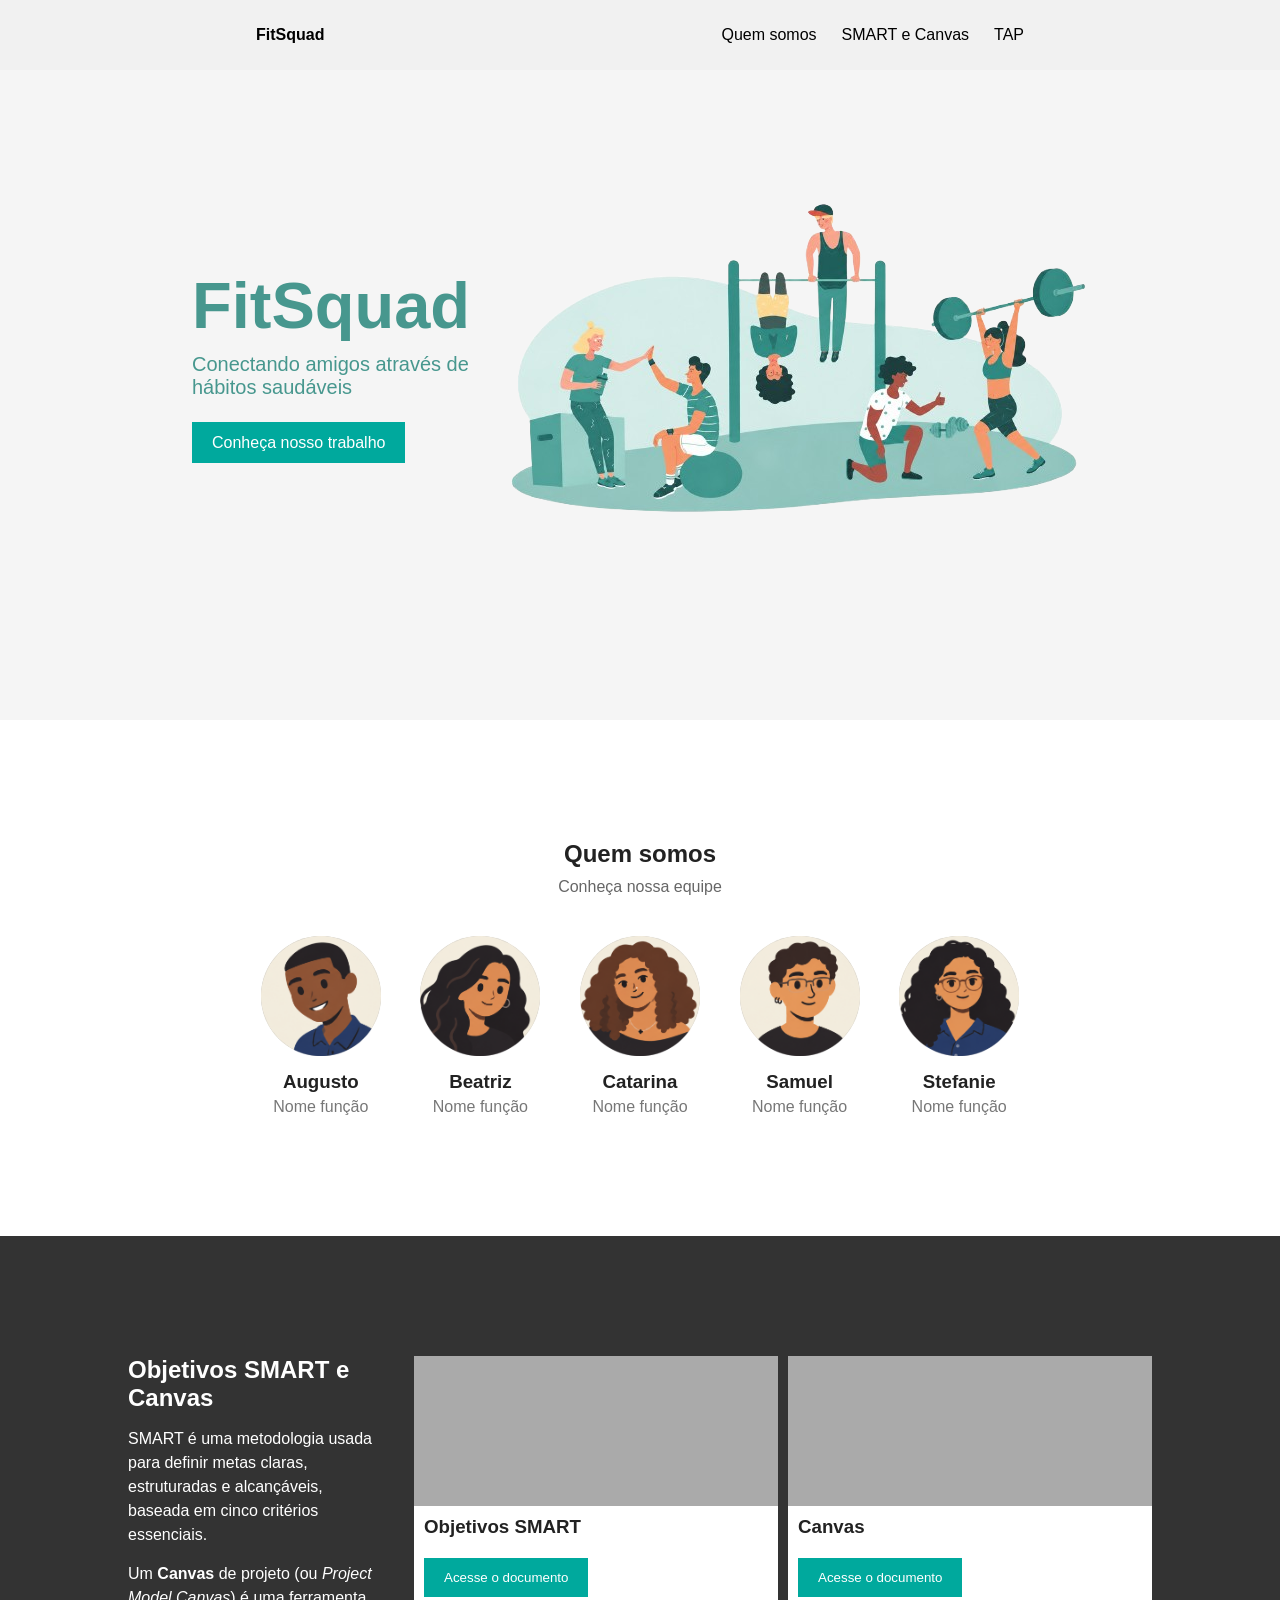
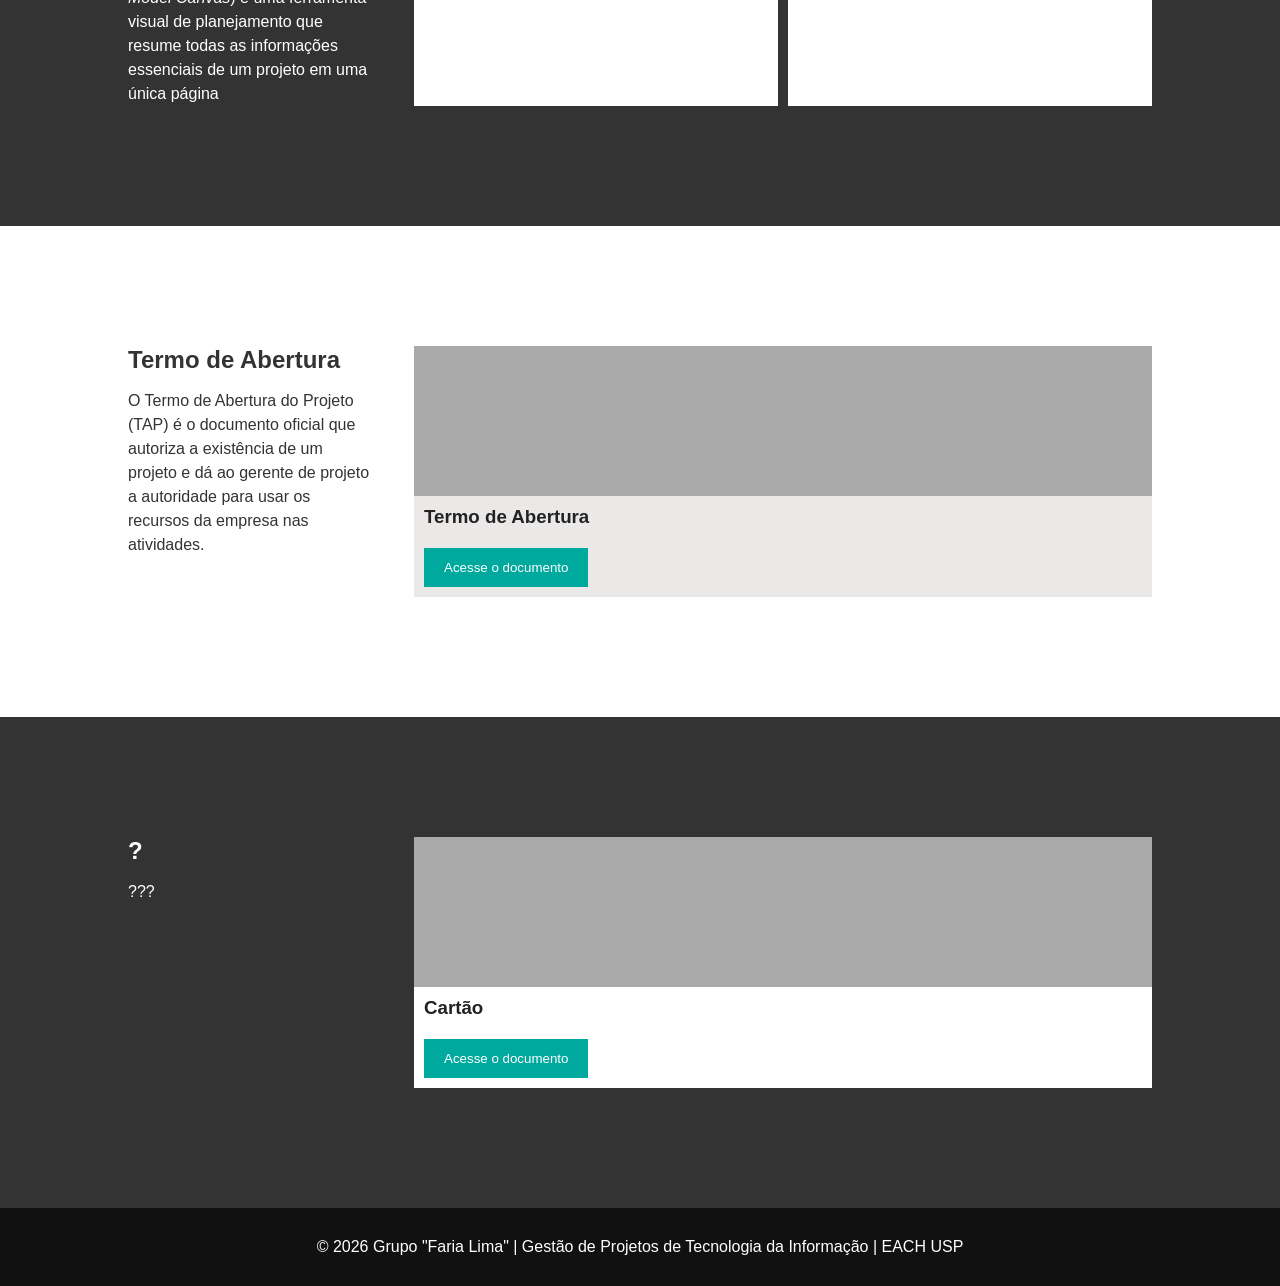
==== index.html @ 5564b915 "Primeira versão do site" ====
<!DOCTYPE html>
<html lang="pt-BR">

<head>
    <meta charset="UTF-8">
    <meta name="viewport" content="width=device-width, initial-scale=1.0">
    <title>FitSquad</title>
    <link rel="stylesheet" href="style.css">
    <link rel="icon" type="image/x-icon" href="favicon.png">

</head>

<body>
    
    <!-- CABEÇALHO -->
    <header>
        <nav class="menu">
            <a href="#" class="logo">
                FitSquad
            </a>

            <div class="links">
                <a href="#equipe">Quem somos</a>
                <a href="#smart">SMART e Canvas</a>
                <a href="#tap">TAP</a>
            </div>
        </nav>
    </header>


    <!-- CONTEÚDO PRINCIPAL -->
    <main>

        <!-- BANNER -->
        <section class="destaque">
            <div class="conteudo-destaque">
                <h1>FitSquad</h1>
                <p>
                    Conectando amigos através de hábitos saudáveis
                </p>

                <a href="#equipe" class="botao">
                    Conheça nosso trabalho
                </a>
            </div>

            <div class="banner-img">
                <img src="images/banner.png">
            </div>
                
        </section>

        <!-- QUEM SOMOS NÓS -->
        <section id="equipe" class="quem-somos">
            <h2>Quem somos</h2>
            <p class="subtitulo">
                Conheça nossa equipe
            </p>

            <div class="pessoas">
                <article class="pessoa">
                    <div class="foto">
                        <img src="images/augusto.png">
                    </div>
                    <h3>Augusto</h3>
                    <p>Nome função</p>
                </article>

                <article class="pessoa">
                    <div class="foto">
                        <img src="images/bea.png">
                    </div>
                    <h3>Beatriz</h3>
                    <p>Nome função</p>
                </article>

                <article class="pessoa">
                    <div class="foto">
                        <img src="images/cat.png">
                    </div>
                    <h3>Catarina</h3>
                    <p>Nome função</p>
                </article>

                <article class="pessoa">
                    <div class="foto">
                        <img src="images/samuel.png">
                    </div>
                    <h3>Samuel</h3>
                    <p>Nome função</p>
                </article>

                <article class="pessoa">
                    <div class="foto">
                        <img src="images/ste.png">
                    </div>
                    <h3>Stefanie</h3>
                    <p>Nome função</p>
                </article>
            </div>
        </section>


        <!-- SMART E CANVAS -->
        <section id="smart" class="secao fundo-escuro">

            <div class="descricao">
                <h2>Objetivos SMART e Canvas</h2>
                <p>
                    SMART é uma metodologia usada para definir metas claras, estruturadas e alcançáveis, baseada em cinco critérios essenciais.
                </p>
                <p>
                    Um <b>Canvas</b> de projeto (ou <i>Project Model Canvas</i>) é uma ferramenta visual de planejamento que resume todas as informações essenciais de um projeto em uma única página
                </p>
            </div>

            <div class="cartoes">
                
                <article class="cartao">
                        <div class="imagem-cartao"></div>
                        <h3>Objetivos SMART</h3>
                        <a href="index.html">
                            <p>
                                <button>
                                    Acesse o documento
                                </button>
                            </p>
                        </a>
                </article>
                
                <article class="cartao">
                    <div class="imagem-cartao"></div>
                    <h3>Canvas</h3>
                    <a href="index.html">
                        <p>
                            <button>
                                Acesse o documento
                            </button>
                        </p>
                    </a>
                </article>
            </div>
        </section>


        <!-- TERMO DE ABERTURA -->
        <section id="tap" class="secao fundo-claro">

            <div class="descricao">
                <h2>Termo de Abertura</h2>
                <p>
                    O Termo de Abertura do Projeto (TAP) é o documento oficial que autoriza a existência de um projeto e dá ao gerente de projeto a autoridade para usar os recursos da empresa nas atividades.
                </p>

            </div>

            <div class="cartoes">
                
                <article class="cartao">
                        <div class="imagem-cartao"></div>
                        <h3>Termo de Abertura</h3>
                        <a href="index.html">
                            <p>
                                <button>
                                    Acesse o documento
                                </button>
                            </p>
                        </a>
                </article>

            </div>

        </section>


        <!-- PRÓXIMA ENTREGA -->
        <section id="trocar" class="secao fundo-escuro">

            <div class="descricao">
                <h2>?</h2>
                <p>
                    ???
                </p>
            </div>

            <div class="cartoes">
                
                <article class="cartao">
                        <div class="imagem-cartao"></div>
                        <h3>Cartão</h3>
                        <a href="index.html">
                            <p>
                                <button>
                                    Acesse o documento
                                </button>
                            </p>
                        </a>
                </article>
                
                
            </div>
        </section>



    </main>


    <!-- RODAPÉ -->
    <footer>

        <p>
            © 2026 Grupo "Faria Lima" | Gestão de Projetos de Tecnologia da Informação | EACH USP
        </p>

    </footer>

</body>

</html>
---- style.css ----
/* CONFIGURAÇÕES GERAIS */
* {
    box-sizing: border-box;
    margin: 0;
}
body {
    font-family: Arial, sans-serif;
    color: #222;
}
a { text-decoration: none; color:black; }
a:visited { text-decoration: none; }
a:hover { text-decoration: none; }
a:focus { text-decoration: none; }
a:hover, a:active { text-decoration: none; }


/* MENU */
.menu {
    height: 70px;
    width: 100vw;
    background: #f1f1f1;
    color: #333;
    display: flex;
    align-items: center;
    justify-content: space-between;
    padding: 0 20%;
    position: fixed;
}
.menu a {
    text-decoration: none;
}
.logo {
    font-weight: bold;
}
.links {
    display: flex;
    gap: 25px;
}


/* DESTAQUE */
.destaque {
    height: 80vh;
    background: rgb(245, 245, 245);
    display: flex;
    align-items: center;
    justify-content: space-around;
    padding: 15%;
    color: #47978e;
}
.conteudo-destaque h1 {
    font-size: 65px;
    margin-bottom: 10px;
}
.conteudo-destaque p {
    margin-bottom: 35px;
    font-size: 20px;
}
.botao, button {
    background: #00a99d;
    color: white;
    border: none;
    padding: 12px 20px;
    text-decoration: none;
    cursor: pointer;
}
.banner-img {
    max-width: 700px;
    /* background-color: red; */
}


/* SEÇÕES */
.quem-somos {
    padding: 120px 20%;
    text-align: center;
}
.quem-somos h2 {
    margin-bottom: 10px;
}
.subtitulo {
    color: #666;
    margin-bottom: 40px;
}
.secao {
    padding: 120px 10%;
    display: flex;
    gap: 40px;
}
.fundo-escuro {
    background: #333;
    color: white;
}
.fundo-claro {
    background: white;
    color: #333;
}
.fundo-claro .cartao {
    background: #ebe8e8;
    color: #222;
}
.descricao {
    width: 25%;
}
.descricao p {
    margin-top: 15px;
    line-height: 1.5;
}
.cartoes {
    display: flex;
    gap: 10px;
    width: 75%;
}
.cartao {
    background: white;
    color: #222;
    flex: 1;
}
.imagem-cartao {
    height: 150px;
    background: #aaa;
}
.cartao h3, .cartao p {
    padding: 10px;
}



/* EQUIPE */
.pessoas {
    display: flex;
    justify-content: space-around;
    gap: 30px;
}
.pessoa {
    width: 180px;
}
.foto {
    width: 120px;
    height: 120px;
    border-radius: 50%;
    background: #aaa;
    margin: 0 auto 15px;
}
.foto img {
    max-height: 150%;
    max-width:100%
}
.pessoa p {
    color: #777;
    margin-top: 5px;
}



/* RODAPÉ */
footer {
    background: #111;
    color: white;
    text-align: center;
    padding: 30px;
}


/* CELULAR */
@media (max-width: 700px) {
    .links {
        display: none;
    }

    .pessoas, .cartoes, .secao-escuro {
        flex-direction: column;
    }

    .descricao, .cartoes {
        width: 100%;
    }

    .pessoa {
        margin: auto;
    }

}
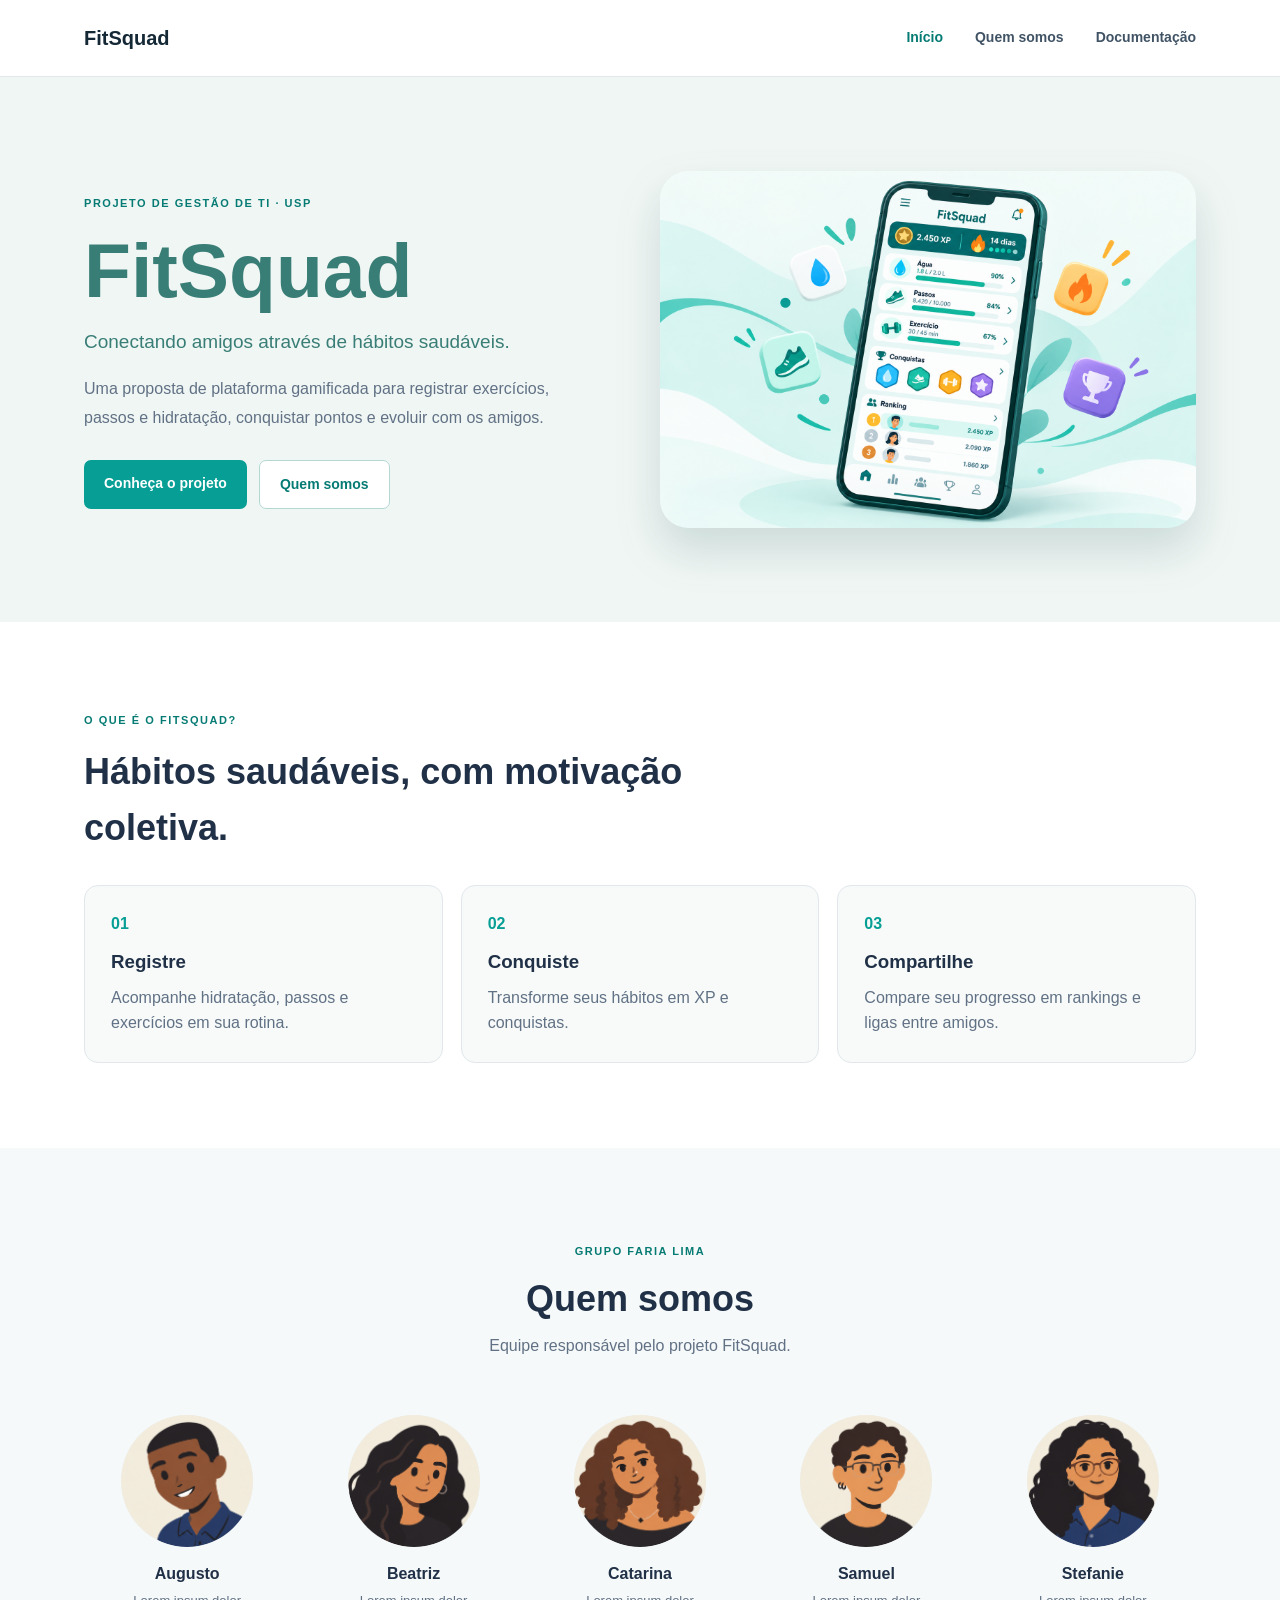
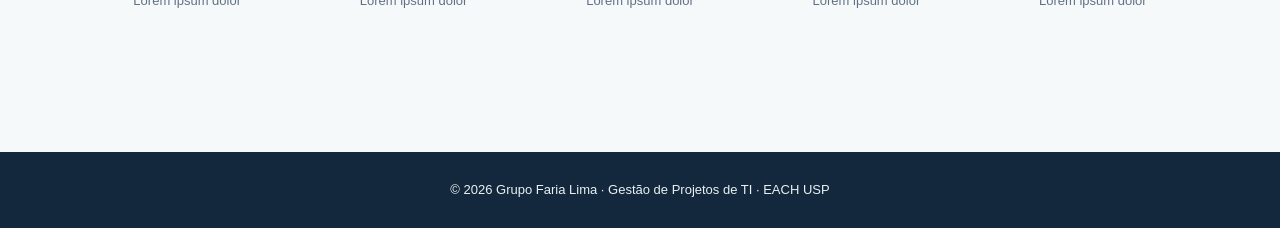
==== commit dafa5b3c: "Publica nova página e documentação do FitSquad" ====
--- a/index.html
+++ b/index.html
@@ -1,220 +1,9 @@
-<!DOCTYPE html>
-<html lang="pt-BR">
-
-<head>
-    <meta charset="UTF-8">
-    <meta name="viewport" content="width=device-width, initial-scale=1.0">
-    <title>FitSquad</title>
-    <link rel="stylesheet" href="style.css">
-    <link rel="icon" type="image/x-icon" href="favicon.png">
-
-</head>
-
+<!doctype html>
+<html lang="pt-BR"><head><meta charset="utf-8"><meta name="viewport" content="width=device-width,initial-scale=1"><meta name="description" content="FitSquad: conectando amigos através de hábitos saudáveis."><title>FitSquad | Início</title><link rel="icon" href="icon.png"><link rel="stylesheet" href="style.css"></head>
 <body>
-    
-    <!-- CABEÇALHO -->
-    <header>
-        <nav class="menu">
-            <a href="#" class="logo">
-                FitSquad
-            </a>
-
-            <div class="links">
-                <a href="#equipe">Quem somos</a>
-                <a href="#smart">SMART e Canvas</a>
-                <a href="#tap">TAP</a>
-            </div>
-        </nav>
-    </header>
-
-
-    <!-- CONTEÚDO PRINCIPAL -->
-    <main>
-
-        <!-- BANNER -->
-        <section class="destaque">
-            <div class="conteudo-destaque">
-                <h1>FitSquad</h1>
-                <p>
-                    Conectando amigos através de hábitos saudáveis
-                </p>
-
-                <a href="#equipe" class="botao">
-                    Conheça nosso trabalho
-                </a>
-            </div>
-
-            <div class="banner-img">
-                <img src="images/banner.png">
-            </div>
-                
-        </section>
-
-        <!-- QUEM SOMOS NÓS -->
-        <section id="equipe" class="quem-somos">
-            <h2>Quem somos</h2>
-            <p class="subtitulo">
-                Conheça nossa equipe
-            </p>
-
-            <div class="pessoas">
-                <article class="pessoa">
-                    <div class="foto">
-                        <img src="images/augusto.png">
-                    </div>
-                    <h3>Augusto</h3>
-                    <p>Nome função</p>
-                </article>
-
-                <article class="pessoa">
-                    <div class="foto">
-                        <img src="images/bea.png">
-                    </div>
-                    <h3>Beatriz</h3>
-                    <p>Nome função</p>
-                </article>
-
-                <article class="pessoa">
-                    <div class="foto">
-                        <img src="images/cat.png">
-                    </div>
-                    <h3>Catarina</h3>
-                    <p>Nome função</p>
-                </article>
-
-                <article class="pessoa">
-                    <div class="foto">
-                        <img src="images/samuel.png">
-                    </div>
-                    <h3>Samuel</h3>
-                    <p>Nome função</p>
-                </article>
-
-                <article class="pessoa">
-                    <div class="foto">
-                        <img src="images/ste.png">
-                    </div>
-                    <h3>Stefanie</h3>
-                    <p>Nome função</p>
-                </article>
-            </div>
-        </section>
-
-
-        <!-- SMART E CANVAS -->
-        <section id="smart" class="secao fundo-escuro">
-
-            <div class="descricao">
-                <h2>Objetivos SMART e Canvas</h2>
-                <p>
-                    SMART é uma metodologia usada para definir metas claras, estruturadas e alcançáveis, baseada em cinco critérios essenciais.
-                </p>
-                <p>
-                    Um <b>Canvas</b> de projeto (ou <i>Project Model Canvas</i>) é uma ferramenta visual de planejamento que resume todas as informações essenciais de um projeto em uma única página
-                </p>
-            </div>
-
-            <div class="cartoes">
-                
-                <article class="cartao">
-                        <div class="imagem-cartao"></div>
-                        <h3>Objetivos SMART</h3>
-                        <a href="index.html">
-                            <p>
-                                <button>
-                                    Acesse o documento
-                                </button>
-                            </p>
-                        </a>
-                </article>
-                
-                <article class="cartao">
-                    <div class="imagem-cartao"></div>
-                    <h3>Canvas</h3>
-                    <a href="index.html">
-                        <p>
-                            <button>
-                                Acesse o documento
-                            </button>
-                        </p>
-                    </a>
-                </article>
-            </div>
-        </section>
-
-
-        <!-- TERMO DE ABERTURA -->
-        <section id="tap" class="secao fundo-claro">
-
-            <div class="descricao">
-                <h2>Termo de Abertura</h2>
-                <p>
-                    O Termo de Abertura do Projeto (TAP) é o documento oficial que autoriza a existência de um projeto e dá ao gerente de projeto a autoridade para usar os recursos da empresa nas atividades.
-                </p>
-
-            </div>
-
-            <div class="cartoes">
-                
-                <article class="cartao">
-                        <div class="imagem-cartao"></div>
-                        <h3>Termo de Abertura</h3>
-                        <a href="index.html">
-                            <p>
-                                <button>
-                                    Acesse o documento
-                                </button>
-                            </p>
-                        </a>
-                </article>
-
-            </div>
-
-        </section>
-
-
-        <!-- PRÓXIMA ENTREGA -->
-        <section id="trocar" class="secao fundo-escuro">
-
-            <div class="descricao">
-                <h2>?</h2>
-                <p>
-                    ???
-                </p>
-            </div>
-
-            <div class="cartoes">
-                
-                <article class="cartao">
-                        <div class="imagem-cartao"></div>
-                        <h3>Cartão</h3>
-                        <a href="index.html">
-                            <p>
-                                <button>
-                                    Acesse o documento
-                                </button>
-                            </p>
-                        </a>
-                </article>
-                
-                
-            </div>
-        </section>
-
-
-
-    </main>
-
-
-    <!-- RODAPÉ -->
-    <footer>
-
-        <p>
-            © 2026 Grupo "Faria Lima" | Gestão de Projetos de Tecnologia da Informação | EACH USP
-        </p>
-
-    </footer>
-
-</body>
-
-</html>+<header class="cabecalho"><nav class="menu container" aria-label="Navegação principal"><a class="logo" href="index.html">FitSquad</a><div class="links"><a aria-current="page" href="index.html">Início</a><a href="#equipe">Quem somos</a><a href="documentacao.html">Documentação</a></div></nav></header>
+<main><section id="inicio" class="hero"><div class="container hero-grid"><div class="hero-copy"><span class="eyebrow">PROJETO DE GESTÃO DE TI · USP</span><h1>FitSquad</h1><p>Conectando amigos através de hábitos saudáveis.</p><p class="descricao-hero">Uma proposta de plataforma gamificada para registrar exercícios, passos e hidratação, conquistar pontos e evoluir com os amigos.</p><div class="acoes"><a class="botao" href="documentacao.html">Conheça o projeto</a><a class="botao secundario" href="#equipe">Quem somos</a></div></div><div class="hero-art"><img src="images/fitsquad-app-hero.png" alt="Celular exibindo o aplicativo FitSquad com hábitos, pontos, conquistas e ranking"></div></div></section>
+<section class="visao"><div class="container"><span class="eyebrow">O QUE É O FITSQUAD?</span><h2>Hábitos saudáveis, com motivação coletiva.</h2><div class="vantagens"><article><span class="numero">01</span><h3>Registre</h3><p>Acompanhe hidratação, passos e exercícios em sua rotina.</p></article><article><span class="numero">02</span><h3>Conquiste</h3><p>Transforme seus hábitos em XP e conquistas.</p></article><article><span class="numero">03</span><h3>Compartilhe</h3><p>Compare seu progresso em rankings e ligas entre amigos.</p></article></div></div></section>
+<section id="equipe" class="equipe"><div class="container"><span class="eyebrow">GRUPO FARIA LIMA</span><h2>Quem somos</h2><p class="subtitulo">Equipe responsável pelo projeto FitSquad.</p><div class="pessoas"><article class="pessoa"><div class="foto"><img src="images/augusto.png" alt="Foto de Augusto"></div><h3>Augusto</h3><p>Lorem ipsum dolor</p></article><article class="pessoa"><div class="foto"><img src="images/bea.png" alt="Foto de Beatriz"></div><h3>Beatriz</h3><p>Lorem ipsum dolor</p></article><article class="pessoa"><div class="foto"><img src="images/cat.png" alt="Foto de Catarina"></div><h3>Catarina</h3><p>Lorem ipsum dolor</p></article><article class="pessoa"><div class="foto"><img src="images/samuel.png" alt="Foto de Samuel"></div><h3>Samuel</h3><p>Lorem ipsum dolor</p></article><article class="pessoa"><div class="foto"><img src="images/ste.png" alt="Foto de Stefanie"></div><h3>Stefanie</h3><p>Lorem ipsum dolor</p></article></div></div></section></main>
+<footer><div class="container">© 2026 Grupo Faria Lima · Gestão de Projetos de TI · EACH USP</div></footer>
+</body></html>
--- a/style.css
+++ b/style.css
@@ -1,183 +1,5 @@
-/* CONFIGURAÇÕES GERAIS */
-* {
-    box-sizing: border-box;
-    margin: 0;
-}
-body {
-    font-family: Arial, sans-serif;
-    color: #222;
-}
-a { text-decoration: none; color:black; }
-a:visited { text-decoration: none; }
-a:hover { text-decoration: none; }
-a:focus { text-decoration: none; }
-a:hover, a:active { text-decoration: none; }
-
-
-/* MENU */
-.menu {
-    height: 70px;
-    width: 100vw;
-    background: #f1f1f1;
-    color: #333;
-    display: flex;
-    align-items: center;
-    justify-content: space-between;
-    padding: 0 20%;
-    position: fixed;
-}
-.menu a {
-    text-decoration: none;
-}
-.logo {
-    font-weight: bold;
-}
-.links {
-    display: flex;
-    gap: 25px;
-}
-
-
-/* DESTAQUE */
-.destaque {
-    height: 80vh;
-    background: rgb(245, 245, 245);
-    display: flex;
-    align-items: center;
-    justify-content: space-around;
-    padding: 15%;
-    color: #47978e;
-}
-.conteudo-destaque h1 {
-    font-size: 65px;
-    margin-bottom: 10px;
-}
-.conteudo-destaque p {
-    margin-bottom: 35px;
-    font-size: 20px;
-}
-.botao, button {
-    background: #00a99d;
-    color: white;
-    border: none;
-    padding: 12px 20px;
-    text-decoration: none;
-    cursor: pointer;
-}
-.banner-img {
-    max-width: 700px;
-    /* background-color: red; */
-}
-
-
-/* SEÇÕES */
-.quem-somos {
-    padding: 120px 20%;
-    text-align: center;
-}
-.quem-somos h2 {
-    margin-bottom: 10px;
-}
-.subtitulo {
-    color: #666;
-    margin-bottom: 40px;
-}
-.secao {
-    padding: 120px 10%;
-    display: flex;
-    gap: 40px;
-}
-.fundo-escuro {
-    background: #333;
-    color: white;
-}
-.fundo-claro {
-    background: white;
-    color: #333;
-}
-.fundo-claro .cartao {
-    background: #ebe8e8;
-    color: #222;
-}
-.descricao {
-    width: 25%;
-}
-.descricao p {
-    margin-top: 15px;
-    line-height: 1.5;
-}
-.cartoes {
-    display: flex;
-    gap: 10px;
-    width: 75%;
-}
-.cartao {
-    background: white;
-    color: #222;
-    flex: 1;
-}
-.imagem-cartao {
-    height: 150px;
-    background: #aaa;
-}
-.cartao h3, .cartao p {
-    padding: 10px;
-}
-
-
-
-/* EQUIPE */
-.pessoas {
-    display: flex;
-    justify-content: space-around;
-    gap: 30px;
-}
-.pessoa {
-    width: 180px;
-}
-.foto {
-    width: 120px;
-    height: 120px;
-    border-radius: 50%;
-    background: #aaa;
-    margin: 0 auto 15px;
-}
-.foto img {
-    max-height: 150%;
-    max-width:100%
-}
-.pessoa p {
-    color: #777;
-    margin-top: 5px;
-}
-
-
-
-/* RODAPÉ */
-footer {
-    background: #111;
-    color: white;
-    text-align: center;
-    padding: 30px;
-}
-
-
-/* CELULAR */
-@media (max-width: 700px) {
-    .links {
-        display: none;
-    }
-
-    .pessoas, .cartoes, .secao-escuro {
-        flex-direction: column;
-    }
-
-    .descricao, .cartoes {
-        width: 100%;
-    }
-
-    .pessoa {
-        margin: auto;
-    }
-
-}+:root{--verde:#079f95;--verde-escuro:#067b74;--verde-texto:#397e76;--azul:#122b47;--texto:#203047;--cinza:#617185;--borda:#e1e7eb;--fundo:#f6f9f9}
+*{box-sizing:border-box}html{scroll-behavior:smooth;scroll-padding-top:90px}body{margin:0;font-family:Arial,Helvetica,sans-serif;color:var(--texto);line-height:1.55}a{text-decoration:none;color:inherit}button,input{font:inherit}.container{max-width:1160px;margin:auto;padding-inline:24px}.cabecalho{position:sticky;top:0;z-index:20;background:#fff;border-bottom:1px solid var(--borda)}.menu{height:76px;display:flex;align-items:center;justify-content:space-between;gap:20px}.logo{font-size:20px;font-weight:800;color:#142836}.links{display:flex;align-items:center;gap:32px}.links a{font-size:14px;font-weight:600;color:#405365}.links a:hover,.links a[aria-current=page]{color:var(--verde-escuro)}.eyebrow{font-size:11px;font-weight:800;letter-spacing:.14em;color:var(--verde-escuro)}h1,h2,h3,p{margin-top:0}.hero{background:#f0f6f4}.hero-grid{min-height:545px;display:grid;grid-template-columns:1fr 1fr;align-items:center;gap:40px}.hero h1{font-size:clamp(52px,6vw,80px);line-height:1.1;color:var(--verde-texto);margin:14px 0}.hero-copy>p{font-size:19px;color:var(--verde-texto)}.hero-copy .descricao-hero{font-size:16px;line-height:1.8;color:var(--cinza);max-width:510px}.hero-art img{width:100%;height:auto;display:block}.acoes{display:flex;gap:12px;flex-wrap:wrap;margin-top:27px}.botao{display:inline-block;padding:13px 20px;background:var(--verde);color:#fff;border-radius:7px;font-weight:700;font-size:14px}.botao:hover{background:var(--verde-escuro)}.botao.secundario{background:#fff;color:var(--verde-escuro);border:1px solid #b3d8d4}.visao{padding:85px 0;background:#fff}.visao h2{font-size:clamp(25px,3vw,36px);max-width:700px;margin:12px 0 30px}.vantagens{display:grid;grid-template-columns:repeat(3,1fr);gap:18px}.vantagens article{background:#f7faf9;padding:26px;border:1px solid var(--borda);border-radius:14px}.vantagens h3{margin:10px 0}.vantagens p{margin-bottom:0;color:var(--cinza)}.numero{font-weight:800;color:var(--verde)}.equipe{text-align:center;padding:90px 0 110px;background:var(--fundo)}.equipe h2{font-size:36px;margin:8px 0}.subtitulo{color:var(--cinza);margin-bottom:38px}.pessoas{display:grid;grid-template-columns:repeat(5,minmax(0,1fr));gap:20px}.pessoa{padding:18px 8px}.foto{width:132px;height:132px;border-radius:50%;margin:0 auto 15px;background:#e8eeed;display:flex;align-items:center;justify-content:center;overflow:hidden}.foto img{max-width:100%;max-height:100%;object-fit:contain}.pessoa h3{font-size:16px;margin-bottom:4px}.pessoa p{font-size:13px;color:var(--cinza)}footer{padding:28px 0;background:#14283d;color:#e9f1f3;text-align:center;font-size:13px}.docs-main{background:#f9fbfb;min-height:80vh;padding:75px 0 105px}.docs-main h1{font-size:clamp(34px,4vw,50px);margin:10px 0}.intro-doc{color:var(--cinza);max-width:700px;line-height:1.8}.docs-toolbar{margin:34px 0 24px;max-width:450px}.docs-toolbar label{display:block;font-size:13px;font-weight:700;margin-bottom:9px}.docs-toolbar input{width:100%;border:1px solid #cfd9df;border-radius:9px;padding:13px 14px;background:#fff;outline-color:var(--verde)}.documentos-grid{display:grid;grid-template-columns:repeat(2,minmax(0,1fr));gap:19px}.documento-card{display:flex;flex-direction:column;min-height:226px;background:#fff;border:1px solid var(--borda);border-radius:13px;padding:23px 25px;transition:box-shadow .15s,transform .15s}.documento-card:hover{box-shadow:0 10px 28px #193f5012;transform:translateY(-2px)}.doc-categoria{font-size:10px;font-weight:800;letter-spacing:.13em;text-transform:uppercase;color:var(--verde-escuro)}.doc-titulo{font-family:Georgia,serif;font-size:21px;line-height:1.3;margin:13px 0 8px}.doc-descricao{font-size:13px;color:var(--cinza);line-height:1.65;flex:1}.doc-acoes{display:flex;gap:9px;border-top:1px solid var(--borda);padding-top:14px;margin-top:10px}.doc-botao{display:inline-flex;align-items:center;justify-content:center;padding:9px 14px;border:1px solid var(--borda);border-radius:6px;font-size:12px;font-weight:700}.doc-botao.primario{background:var(--azul);border-color:var(--azul);color:#fff}.doc-botao:hover{opacity:.88}.em-breve{font-size:12px;color:var(--cinza);font-weight:700;padding:9px 0}.mensagem-erro{color:#b42318}.vazio{color:var(--cinza)}
+@media(max-width:850px){.hero-grid{grid-template-columns:1fr;padding-block:65px;text-align:center}.hero-copy .descricao-hero{margin-inline:auto}.acoes{justify-content:center}.hero-art{max-width:550px;margin:auto}.pessoas{grid-template-columns:repeat(3,1fr)}}@media(max-width:600px){.container{padding-inline:18px}.menu{height:auto;min-height:75px;align-items:flex-start;flex-direction:column;justify-content:center;gap:9px;padding-block:13px}.links{gap:16px;flex-wrap:wrap}.links a{font-size:12px}.hero-grid{min-height:0}.hero h1{font-size:49px}.hero-copy>p{font-size:16px}.vantagens,.documentos-grid{grid-template-columns:1fr}.pessoas{grid-template-columns:repeat(2,1fr)}.foto{height:112px;width:112px}.visao,.equipe,.docs-main{padding-block:55px}.documento-card{min-height:205px}html{scroll-padding-top:125px}}
+.hero{overflow:hidden}.hero-art{padding:24px 0;filter:drop-shadow(0 22px 22px rgba(13,77,74,.16));animation:hero-float 5s ease-in-out infinite;will-change:transform}.hero-art img{border-radius:28px}@keyframes hero-float{0%,100%{transform:translateY(0) rotate(-.35deg)}50%{transform:translateY(-12px) rotate(.35deg)}}@media(prefers-reduced-motion:reduce){html{scroll-behavior:auto}.hero-art{animation:none}}
+.docs-main{padding:0;background:#fff}.docs-container{max-width:1000px}.docs-cabecalho{padding:70px 0 45px;border-bottom:1px solid var(--borda)}.docs-cabecalho h1{font-family:Georgia,serif;font-size:clamp(36px,4vw,48px);font-weight:500;color:#102f50;margin:16px 0 10px}.docs-cabecalho .intro-doc{max-width:650px;margin:0}.docs-conteudo{padding:58px 0 100px}.docs-toolbar{margin:0 0 28px;max-width:390px}.documentos-grid{gap:16px}.documento-card{min-height:228px;padding:25px 25px 23px;border-color:#dce4e9;box-shadow:none}.doc-categoria{color:#3977ae}.doc-titulo{color:#17202c}.doc-acoes{align-items:center}.doc-botao{padding:10px 15px}.doc-botao.primario{background:#082f58;border-color:#082f58}.doc-meta{margin-left:auto;color:#8290a0;font-size:10px;font-weight:700;letter-spacing:.04em;white-space:nowrap}@media(max-width:600px){.docs-cabecalho{padding:48px 0 34px}.docs-conteudo{padding:38px 0 65px}.doc-meta{width:100%;margin:4px 0 0}.doc-acoes{flex-wrap:wrap}}
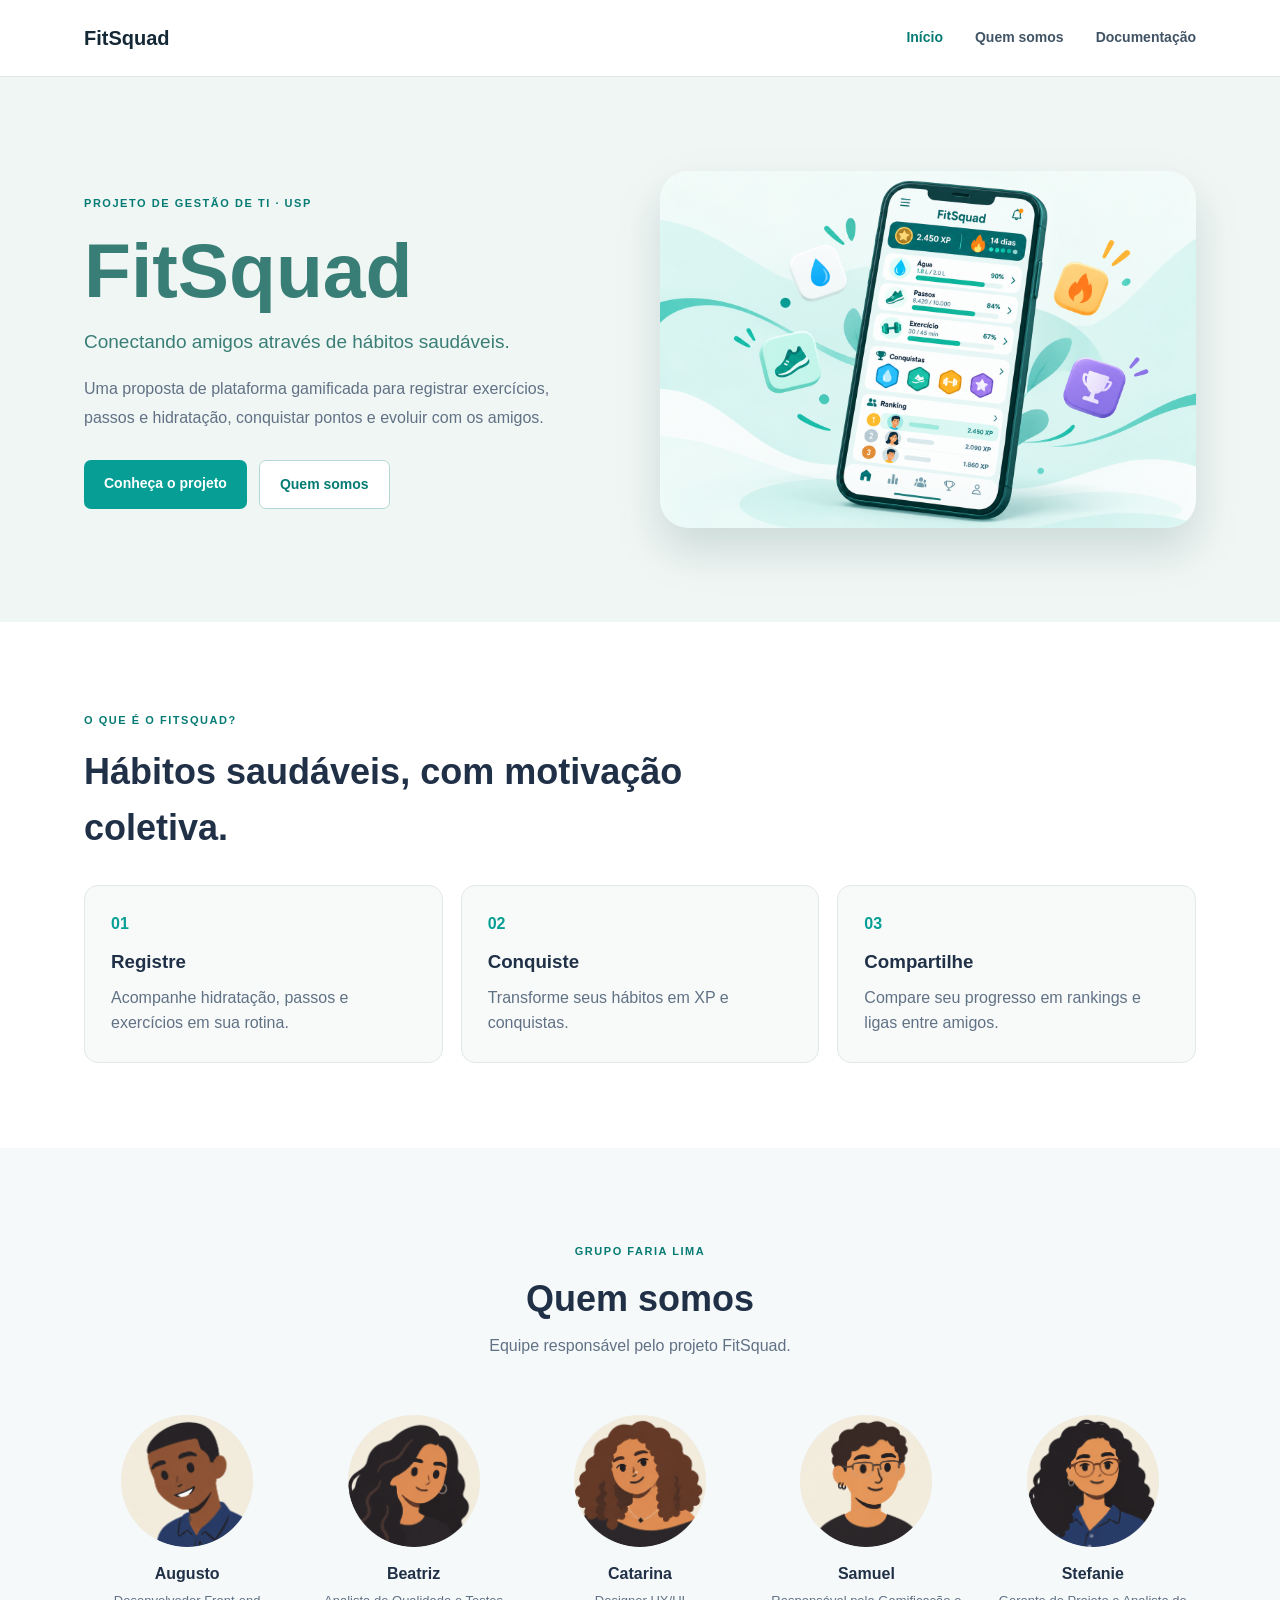
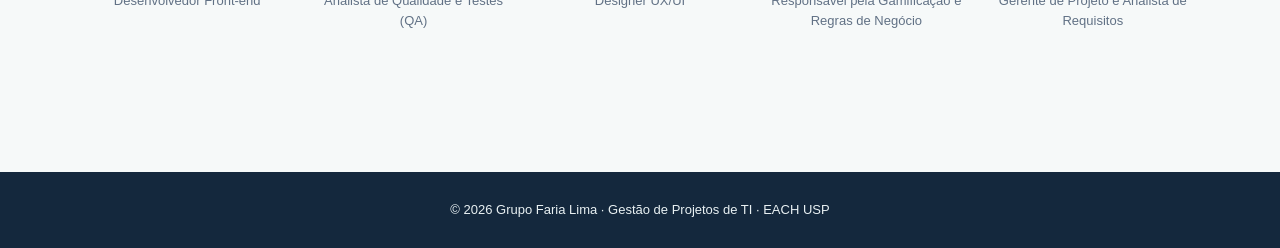
==== commit 2e28c991: "Inclui TAP" ====
--- a/index.html
+++ b/index.html
@@ -1,9 +1,102 @@
 <!doctype html>
-<html lang="pt-BR"><head><meta charset="utf-8"><meta name="viewport" content="width=device-width,initial-scale=1"><meta name="description" content="FitSquad: conectando amigos através de hábitos saudáveis."><title>FitSquad | Início</title><link rel="icon" href="icon.png"><link rel="stylesheet" href="style.css"></head>
-<body>
-<header class="cabecalho"><nav class="menu container" aria-label="Navegação principal"><a class="logo" href="index.html">FitSquad</a><div class="links"><a aria-current="page" href="index.html">Início</a><a href="#equipe">Quem somos</a><a href="documentacao.html">Documentação</a></div></nav></header>
-<main><section id="inicio" class="hero"><div class="container hero-grid"><div class="hero-copy"><span class="eyebrow">PROJETO DE GESTÃO DE TI · USP</span><h1>FitSquad</h1><p>Conectando amigos através de hábitos saudáveis.</p><p class="descricao-hero">Uma proposta de plataforma gamificada para registrar exercícios, passos e hidratação, conquistar pontos e evoluir com os amigos.</p><div class="acoes"><a class="botao" href="documentacao.html">Conheça o projeto</a><a class="botao secundario" href="#equipe">Quem somos</a></div></div><div class="hero-art"><img src="images/fitsquad-app-hero.png" alt="Celular exibindo o aplicativo FitSquad com hábitos, pontos, conquistas e ranking"></div></div></section>
-<section class="visao"><div class="container"><span class="eyebrow">O QUE É O FITSQUAD?</span><h2>Hábitos saudáveis, com motivação coletiva.</h2><div class="vantagens"><article><span class="numero">01</span><h3>Registre</h3><p>Acompanhe hidratação, passos e exercícios em sua rotina.</p></article><article><span class="numero">02</span><h3>Conquiste</h3><p>Transforme seus hábitos em XP e conquistas.</p></article><article><span class="numero">03</span><h3>Compartilhe</h3><p>Compare seu progresso em rankings e ligas entre amigos.</p></article></div></div></section>
-<section id="equipe" class="equipe"><div class="container"><span class="eyebrow">GRUPO FARIA LIMA</span><h2>Quem somos</h2><p class="subtitulo">Equipe responsável pelo projeto FitSquad.</p><div class="pessoas"><article class="pessoa"><div class="foto"><img src="images/augusto.png" alt="Foto de Augusto"></div><h3>Augusto</h3><p>Lorem ipsum dolor</p></article><article class="pessoa"><div class="foto"><img src="images/bea.png" alt="Foto de Beatriz"></div><h3>Beatriz</h3><p>Lorem ipsum dolor</p></article><article class="pessoa"><div class="foto"><img src="images/cat.png" alt="Foto de Catarina"></div><h3>Catarina</h3><p>Lorem ipsum dolor</p></article><article class="pessoa"><div class="foto"><img src="images/samuel.png" alt="Foto de Samuel"></div><h3>Samuel</h3><p>Lorem ipsum dolor</p></article><article class="pessoa"><div class="foto"><img src="images/ste.png" alt="Foto de Stefanie"></div><h3>Stefanie</h3><p>Lorem ipsum dolor</p></article></div></div></section></main>
-<footer><div class="container">© 2026 Grupo Faria Lima · Gestão de Projetos de TI · EACH USP</div></footer>
-</body></html>
+<html lang="pt-BR">
+  <head>
+    <meta charset="utf-8">
+    <meta name="viewport" content="width=device-width,initial-scale=1">
+    <meta name="description" content="FitSquad: conectando amigos através de hábitos saudáveis.">
+    <title>FitSquad | Início</title>
+    <link rel="icon" href="icon.png">
+    <link rel="stylesheet" href="style.css?v=20261031">
+  </head>
+  <body>
+    <header class="cabecalho">
+      <nav class="menu container" aria-label="Navegação principal">
+        <a class="logo" href="index.html">FitSquad</a>
+        <div class="links">
+          <a aria-current="page" href="index.html">Início</a>
+          <a href="#equipe">Quem somos</a>
+          <a href="documentacao.html">Documentação</a>
+        </div>
+      </nav>
+    </header>
+    <main>
+      <section id="inicio" class="hero">
+        <div class="container hero-grid">
+          <div class="hero-copy">
+            <span class="eyebrow">PROJETO DE GESTÃO DE TI · USP</span>
+            <h1>FitSquad</h1>
+            <p>Conectando amigos através de hábitos saudáveis.</p>
+            <p class="descricao-hero">Uma proposta de plataforma gamificada para registrar exercícios, passos e hidratação, conquistar pontos e evoluir com os amigos.</p>
+            <div class="acoes">
+              <a class="botao" href="documentacao.html">Conheça o projeto</a>
+              <a class="botao secundario" href="#equipe">Quem somos</a>
+            </div>
+          </div>
+          <div class="hero-art">
+            <img src="images/fitsquad-app-hero.png" alt="Celular exibindo o aplicativo FitSquad com hábitos, pontos, conquistas e ranking">
+          </div>
+        </div>
+      </section>
+      <section class="visao">
+        <div class="container">
+          <span class="eyebrow">O QUE É O FITSQUAD?</span>
+          <h2>Hábitos saudáveis, com motivação coletiva.</h2>
+          <div class="vantagens">
+            <article>
+              <span class="numero">01</span>
+              <h3>Registre</h3>
+              <p>Acompanhe hidratação, passos e exercícios em sua rotina.</p>
+            </article>
+            <article>
+              <span class="numero">02</span>
+              <h3>Conquiste</h3>
+              <p>Transforme seus hábitos em XP e conquistas.</p>
+            </article>
+            <article>
+              <span class="numero">03</span>
+              <h3>Compartilhe</h3>
+              <p>Compare seu progresso em rankings e ligas entre amigos.</p>
+            </article>
+          </div>
+        </div>
+      </section>
+      <section id="equipe" class="equipe">
+        <div class="container">
+          <span class="eyebrow">GRUPO FARIA LIMA</span>
+          <h2>Quem somos</h2>
+          <p class="subtitulo">Equipe responsável pelo projeto FitSquad.</p>
+          <div class="pessoas">
+            <article class="pessoa">
+              <div class="foto"><img src="images/augusto.png" alt="Foto de Augusto"></div>
+              <h3>Augusto</h3>
+              <p>Desenvolvedor Front-end</p>
+            </article>
+            <article class="pessoa">
+              <div class="foto"><img src="images/bea.png" alt="Foto de Beatriz"></div>
+              <h3>Beatriz</h3>
+              <p>Analista de Qualidade e Testes (QA)</p>
+            </article>
+            <article class="pessoa">
+              <div class="foto"><img src="images/cat.png" alt="Foto de Catarina"></div>
+              <h3>Catarina</h3>
+              <p>Designer UX/UI</p>
+            </article>
+            <article class="pessoa">
+              <div class="foto"><img src="images/samuel.png" alt="Foto de Samuel"></div>
+              <h3>Samuel</h3>
+              <p>Responsável pela Gamificação e Regras de Negócio</p>
+            </article>
+            <article class="pessoa">
+              <div class="foto"><img src="images/ste.png" alt="Foto de Stefanie"></div>
+              <h3>Stefanie</h3>
+              <p>Gerente de Projeto e Analista de Requisitos</p>
+            </article>
+          </div>
+        </div>
+      </section>
+    </main>
+    <footer>
+      <div class="container">© 2026 Grupo Faria Lima · Gestão de Projetos de TI · EACH USP</div>
+    </footer>
+  </body>
+</html>
--- a/style.css
+++ b/style.css
@@ -3,3 +3,4 @@
 @media(max-width:850px){.hero-grid{grid-template-columns:1fr;padding-block:65px;text-align:center}.hero-copy .descricao-hero{margin-inline:auto}.acoes{justify-content:center}.hero-art{max-width:550px;margin:auto}.pessoas{grid-template-columns:repeat(3,1fr)}}@media(max-width:600px){.container{padding-inline:18px}.menu{height:auto;min-height:75px;align-items:flex-start;flex-direction:column;justify-content:center;gap:9px;padding-block:13px}.links{gap:16px;flex-wrap:wrap}.links a{font-size:12px}.hero-grid{min-height:0}.hero h1{font-size:49px}.hero-copy>p{font-size:16px}.vantagens,.documentos-grid{grid-template-columns:1fr}.pessoas{grid-template-columns:repeat(2,1fr)}.foto{height:112px;width:112px}.visao,.equipe,.docs-main{padding-block:55px}.documento-card{min-height:205px}html{scroll-padding-top:125px}}
 .hero{overflow:hidden}.hero-art{padding:24px 0;filter:drop-shadow(0 22px 22px rgba(13,77,74,.16));animation:hero-float 5s ease-in-out infinite;will-change:transform}.hero-art img{border-radius:28px}@keyframes hero-float{0%,100%{transform:translateY(0) rotate(-.35deg)}50%{transform:translateY(-12px) rotate(.35deg)}}@media(prefers-reduced-motion:reduce){html{scroll-behavior:auto}.hero-art{animation:none}}
 .docs-main{padding:0;background:#fff}.docs-container{max-width:1000px}.docs-cabecalho{padding:70px 0 45px;border-bottom:1px solid var(--borda)}.docs-cabecalho h1{font-family:Georgia,serif;font-size:clamp(36px,4vw,48px);font-weight:500;color:#102f50;margin:16px 0 10px}.docs-cabecalho .intro-doc{max-width:650px;margin:0}.docs-conteudo{padding:58px 0 100px}.docs-toolbar{margin:0 0 28px;max-width:390px}.documentos-grid{gap:16px}.documento-card{min-height:228px;padding:25px 25px 23px;border-color:#dce4e9;box-shadow:none}.doc-categoria{color:#3977ae}.doc-titulo{color:#17202c}.doc-acoes{align-items:center}.doc-botao{padding:10px 15px}.doc-botao.primario{background:#082f58;border-color:#082f58}.doc-meta{margin-left:auto;color:#8290a0;font-size:10px;font-weight:700;letter-spacing:.04em;white-space:nowrap}@media(max-width:600px){.docs-cabecalho{padding:48px 0 34px}.docs-conteudo{padding:38px 0 65px}.doc-meta{width:100%;margin:4px 0 0}.doc-acoes{flex-wrap:wrap}}
+.pdf-modal{width:min(1180px,calc(100% - 32px));height:min(850px,calc(100% - 32px));max-width:none;max-height:none;padding:0;border:0;border-radius:20px;overflow:hidden;box-shadow:0 24px 70px rgba(5,29,52,.3)}.pdf-modal::backdrop{background:rgba(24,54,82,.72);backdrop-filter:blur(3px)}.pdf-modal-conteudo{height:100%;display:flex;flex-direction:column;background:#f5f7f9}.pdf-modal-cabecalho{min-height:86px;padding:18px 24px;display:flex;align-items:center;justify-content:space-between;gap:20px;background:#fff;border-bottom:1px solid var(--borda)}.pdf-modal-cabecalho h2{margin:0;font-size:20px;color:#102f50}.pdf-modal-acoes{display:flex;align-items:center;gap:12px}.pdf-modal-acoes .doc-botao{background:#fff;color:#102f50}.pdf-fechar{width:48px;height:48px;border:1px solid var(--borda);border-radius:10px;background:#fff;color:#102f50;font-size:30px;line-height:1;cursor:pointer}.pdf-fechar:hover,.pdf-modal-acoes .doc-botao:hover{background:#f1f5f7}.pdf-modal-corpo{flex:1;min-height:0;padding:18px}.pdf-modal-corpo iframe{width:100%;height:100%;display:block;border:0;background:#fff;border-radius:8px}@media(max-width:600px){.pdf-modal{width:100%;height:100%;border-radius:0}.pdf-modal-cabecalho{min-height:72px;padding:12px 14px}.pdf-modal-cabecalho h2{font-size:15px}.pdf-modal-acoes{gap:7px}.pdf-modal-acoes .doc-botao{padding:8px 10px;font-size:11px}.pdf-fechar{width:40px;height:40px}.pdf-modal-corpo{padding:8px}}
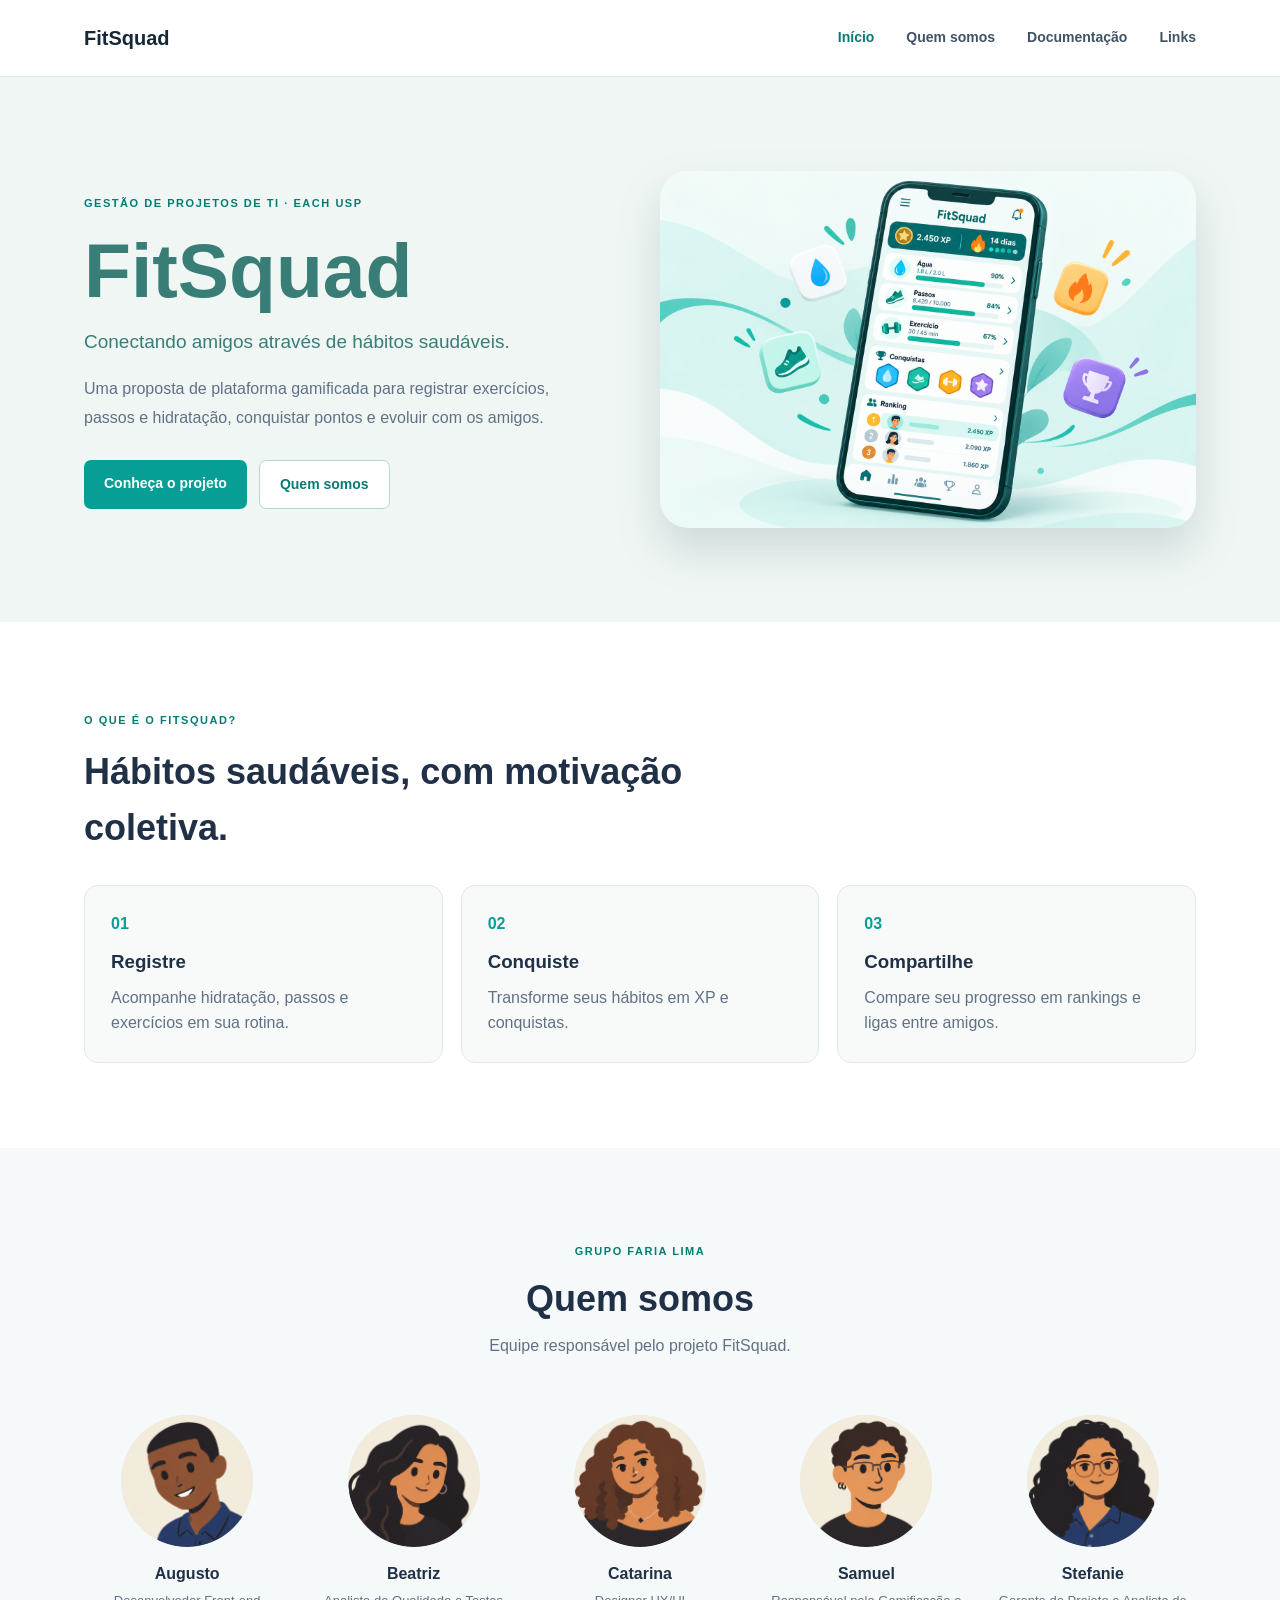
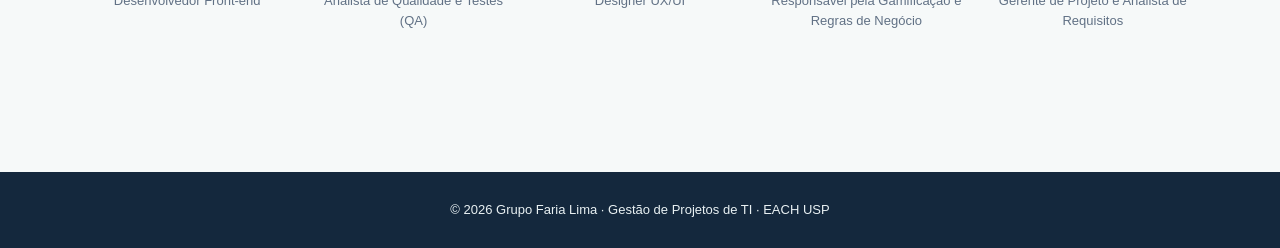
==== commit cee63ab7: "Adiciona página de links úteis" ====
--- a/index.html
+++ b/index.html
@@ -16,6 +16,7 @@
           <a aria-current="page" href="index.html">Início</a>
           <a href="#equipe">Quem somos</a>
           <a href="documentacao.html">Documentação</a>
+          <a href="links.html">Links</a>
         </div>
       </nav>
     </header>
@@ -23,7 +24,7 @@
       <section id="inicio" class="hero">
         <div class="container hero-grid">
           <div class="hero-copy">
-            <span class="eyebrow">PROJETO DE GESTÃO DE TI · USP</span>
+            <span class="eyebrow">GESTÃO DE PROJETOS DE TI · EACH USP</span>
             <h1>FitSquad</h1>
             <p>Conectando amigos através de hábitos saudáveis.</p>
             <p class="descricao-hero">Uma proposta de plataforma gamificada para registrar exercícios, passos e hidratação, conquistar pontos e evoluir com os amigos.</p>
--- a/style.css
+++ b/style.css
@@ -1,6 +1,773 @@
-:root{--verde:#079f95;--verde-escuro:#067b74;--verde-texto:#397e76;--azul:#122b47;--texto:#203047;--cinza:#617185;--borda:#e1e7eb;--fundo:#f6f9f9}
-*{box-sizing:border-box}html{scroll-behavior:smooth;scroll-padding-top:90px}body{margin:0;font-family:Arial,Helvetica,sans-serif;color:var(--texto);line-height:1.55}a{text-decoration:none;color:inherit}button,input{font:inherit}.container{max-width:1160px;margin:auto;padding-inline:24px}.cabecalho{position:sticky;top:0;z-index:20;background:#fff;border-bottom:1px solid var(--borda)}.menu{height:76px;display:flex;align-items:center;justify-content:space-between;gap:20px}.logo{font-size:20px;font-weight:800;color:#142836}.links{display:flex;align-items:center;gap:32px}.links a{font-size:14px;font-weight:600;color:#405365}.links a:hover,.links a[aria-current=page]{color:var(--verde-escuro)}.eyebrow{font-size:11px;font-weight:800;letter-spacing:.14em;color:var(--verde-escuro)}h1,h2,h3,p{margin-top:0}.hero{background:#f0f6f4}.hero-grid{min-height:545px;display:grid;grid-template-columns:1fr 1fr;align-items:center;gap:40px}.hero h1{font-size:clamp(52px,6vw,80px);line-height:1.1;color:var(--verde-texto);margin:14px 0}.hero-copy>p{font-size:19px;color:var(--verde-texto)}.hero-copy .descricao-hero{font-size:16px;line-height:1.8;color:var(--cinza);max-width:510px}.hero-art img{width:100%;height:auto;display:block}.acoes{display:flex;gap:12px;flex-wrap:wrap;margin-top:27px}.botao{display:inline-block;padding:13px 20px;background:var(--verde);color:#fff;border-radius:7px;font-weight:700;font-size:14px}.botao:hover{background:var(--verde-escuro)}.botao.secundario{background:#fff;color:var(--verde-escuro);border:1px solid #b3d8d4}.visao{padding:85px 0;background:#fff}.visao h2{font-size:clamp(25px,3vw,36px);max-width:700px;margin:12px 0 30px}.vantagens{display:grid;grid-template-columns:repeat(3,1fr);gap:18px}.vantagens article{background:#f7faf9;padding:26px;border:1px solid var(--borda);border-radius:14px}.vantagens h3{margin:10px 0}.vantagens p{margin-bottom:0;color:var(--cinza)}.numero{font-weight:800;color:var(--verde)}.equipe{text-align:center;padding:90px 0 110px;background:var(--fundo)}.equipe h2{font-size:36px;margin:8px 0}.subtitulo{color:var(--cinza);margin-bottom:38px}.pessoas{display:grid;grid-template-columns:repeat(5,minmax(0,1fr));gap:20px}.pessoa{padding:18px 8px}.foto{width:132px;height:132px;border-radius:50%;margin:0 auto 15px;background:#e8eeed;display:flex;align-items:center;justify-content:center;overflow:hidden}.foto img{max-width:100%;max-height:100%;object-fit:contain}.pessoa h3{font-size:16px;margin-bottom:4px}.pessoa p{font-size:13px;color:var(--cinza)}footer{padding:28px 0;background:#14283d;color:#e9f1f3;text-align:center;font-size:13px}.docs-main{background:#f9fbfb;min-height:80vh;padding:75px 0 105px}.docs-main h1{font-size:clamp(34px,4vw,50px);margin:10px 0}.intro-doc{color:var(--cinza);max-width:700px;line-height:1.8}.docs-toolbar{margin:34px 0 24px;max-width:450px}.docs-toolbar label{display:block;font-size:13px;font-weight:700;margin-bottom:9px}.docs-toolbar input{width:100%;border:1px solid #cfd9df;border-radius:9px;padding:13px 14px;background:#fff;outline-color:var(--verde)}.documentos-grid{display:grid;grid-template-columns:repeat(2,minmax(0,1fr));gap:19px}.documento-card{display:flex;flex-direction:column;min-height:226px;background:#fff;border:1px solid var(--borda);border-radius:13px;padding:23px 25px;transition:box-shadow .15s,transform .15s}.documento-card:hover{box-shadow:0 10px 28px #193f5012;transform:translateY(-2px)}.doc-categoria{font-size:10px;font-weight:800;letter-spacing:.13em;text-transform:uppercase;color:var(--verde-escuro)}.doc-titulo{font-family:Georgia,serif;font-size:21px;line-height:1.3;margin:13px 0 8px}.doc-descricao{font-size:13px;color:var(--cinza);line-height:1.65;flex:1}.doc-acoes{display:flex;gap:9px;border-top:1px solid var(--borda);padding-top:14px;margin-top:10px}.doc-botao{display:inline-flex;align-items:center;justify-content:center;padding:9px 14px;border:1px solid var(--borda);border-radius:6px;font-size:12px;font-weight:700}.doc-botao.primario{background:var(--azul);border-color:var(--azul);color:#fff}.doc-botao:hover{opacity:.88}.em-breve{font-size:12px;color:var(--cinza);font-weight:700;padding:9px 0}.mensagem-erro{color:#b42318}.vazio{color:var(--cinza)}
-@media(max-width:850px){.hero-grid{grid-template-columns:1fr;padding-block:65px;text-align:center}.hero-copy .descricao-hero{margin-inline:auto}.acoes{justify-content:center}.hero-art{max-width:550px;margin:auto}.pessoas{grid-template-columns:repeat(3,1fr)}}@media(max-width:600px){.container{padding-inline:18px}.menu{height:auto;min-height:75px;align-items:flex-start;flex-direction:column;justify-content:center;gap:9px;padding-block:13px}.links{gap:16px;flex-wrap:wrap}.links a{font-size:12px}.hero-grid{min-height:0}.hero h1{font-size:49px}.hero-copy>p{font-size:16px}.vantagens,.documentos-grid{grid-template-columns:1fr}.pessoas{grid-template-columns:repeat(2,1fr)}.foto{height:112px;width:112px}.visao,.equipe,.docs-main{padding-block:55px}.documento-card{min-height:205px}html{scroll-padding-top:125px}}
-.hero{overflow:hidden}.hero-art{padding:24px 0;filter:drop-shadow(0 22px 22px rgba(13,77,74,.16));animation:hero-float 5s ease-in-out infinite;will-change:transform}.hero-art img{border-radius:28px}@keyframes hero-float{0%,100%{transform:translateY(0) rotate(-.35deg)}50%{transform:translateY(-12px) rotate(.35deg)}}@media(prefers-reduced-motion:reduce){html{scroll-behavior:auto}.hero-art{animation:none}}
-.docs-main{padding:0;background:#fff}.docs-container{max-width:1000px}.docs-cabecalho{padding:70px 0 45px;border-bottom:1px solid var(--borda)}.docs-cabecalho h1{font-family:Georgia,serif;font-size:clamp(36px,4vw,48px);font-weight:500;color:#102f50;margin:16px 0 10px}.docs-cabecalho .intro-doc{max-width:650px;margin:0}.docs-conteudo{padding:58px 0 100px}.docs-toolbar{margin:0 0 28px;max-width:390px}.documentos-grid{gap:16px}.documento-card{min-height:228px;padding:25px 25px 23px;border-color:#dce4e9;box-shadow:none}.doc-categoria{color:#3977ae}.doc-titulo{color:#17202c}.doc-acoes{align-items:center}.doc-botao{padding:10px 15px}.doc-botao.primario{background:#082f58;border-color:#082f58}.doc-meta{margin-left:auto;color:#8290a0;font-size:10px;font-weight:700;letter-spacing:.04em;white-space:nowrap}@media(max-width:600px){.docs-cabecalho{padding:48px 0 34px}.docs-conteudo{padding:38px 0 65px}.doc-meta{width:100%;margin:4px 0 0}.doc-acoes{flex-wrap:wrap}}
-.pdf-modal{width:min(1180px,calc(100% - 32px));height:min(850px,calc(100% - 32px));max-width:none;max-height:none;padding:0;border:0;border-radius:20px;overflow:hidden;box-shadow:0 24px 70px rgba(5,29,52,.3)}.pdf-modal::backdrop{background:rgba(24,54,82,.72);backdrop-filter:blur(3px)}.pdf-modal-conteudo{height:100%;display:flex;flex-direction:column;background:#f5f7f9}.pdf-modal-cabecalho{min-height:86px;padding:18px 24px;display:flex;align-items:center;justify-content:space-between;gap:20px;background:#fff;border-bottom:1px solid var(--borda)}.pdf-modal-cabecalho h2{margin:0;font-size:20px;color:#102f50}.pdf-modal-acoes{display:flex;align-items:center;gap:12px}.pdf-modal-acoes .doc-botao{background:#fff;color:#102f50}.pdf-fechar{width:48px;height:48px;border:1px solid var(--borda);border-radius:10px;background:#fff;color:#102f50;font-size:30px;line-height:1;cursor:pointer}.pdf-fechar:hover,.pdf-modal-acoes .doc-botao:hover{background:#f1f5f7}.pdf-modal-corpo{flex:1;min-height:0;padding:18px}.pdf-modal-corpo iframe{width:100%;height:100%;display:block;border:0;background:#fff;border-radius:8px}@media(max-width:600px){.pdf-modal{width:100%;height:100%;border-radius:0}.pdf-modal-cabecalho{min-height:72px;padding:12px 14px}.pdf-modal-cabecalho h2{font-size:15px}.pdf-modal-acoes{gap:7px}.pdf-modal-acoes .doc-botao{padding:8px 10px;font-size:11px}.pdf-fechar{width:40px;height:40px}.pdf-modal-corpo{padding:8px}}
+:root {
+  --verde: #079f95;
+  --verde-escuro: #067b74;
+  --verde-texto: #397e76;
+  --azul: #122b47;
+  --texto: #203047;
+  --cinza: #617185;
+  --borda: #e1e7eb;
+  --fundo: #f6f9f9;
+}
+
+* {
+  box-sizing: border-box;
+}
+
+html {
+  scroll-behavior: smooth;
+  scroll-padding-top: 90px;
+}
+
+body {
+  margin: 0;
+  font-family: Arial, Helvetica, sans-serif;
+  color: var(--texto);
+  line-height: 1.55;
+}
+
+a {
+  text-decoration: none;
+  color: inherit;
+}
+
+button,
+input {
+  font: inherit;
+}
+
+.container {
+  max-width: 1160px;
+  margin: auto;
+  padding-inline: 24px;
+}
+
+.cabecalho {
+  position: sticky;
+  top: 0;
+  z-index: 20;
+  background: #fff;
+  border-bottom: 1px solid var(--borda);
+}
+
+.menu {
+  height: 76px;
+  display: flex;
+  align-items: center;
+  justify-content: space-between;
+  gap: 20px;
+}
+
+.logo {
+  font-size: 20px;
+  font-weight: 800;
+  color: #142836;
+}
+
+.links {
+  display: flex;
+  align-items: center;
+  gap: 32px;
+}
+
+.links a {
+  font-size: 14px;
+  font-weight: 600;
+  color: #405365;
+}
+
+.links a:hover,
+.links a[aria-current=page] {
+  color: var(--verde-escuro);
+}
+
+.eyebrow {
+  font-size: 11px;
+  font-weight: 800;
+  letter-spacing: .14em;
+  color: var(--verde-escuro);
+}
+
+h1,
+h2,
+h3,
+p {
+  margin-top: 0;
+}
+
+.hero {
+  background: #f0f6f4;
+}
+
+.hero-grid {
+  min-height: 545px;
+  display: grid;
+  grid-template-columns: 1fr 1fr;
+  align-items: center;
+  gap: 40px;
+}
+
+.hero h1 {
+  font-size: clamp(52px, 6vw, 80px);
+  line-height: 1.1;
+  color: var(--verde-texto);
+  margin: 14px 0;
+}
+
+.hero-copy>p {
+  font-size: 19px;
+  color: var(--verde-texto);
+}
+
+.hero-copy .descricao-hero {
+  font-size: 16px;
+  line-height: 1.8;
+  color: var(--cinza);
+  max-width: 510px;
+}
+
+.hero-art img {
+  width: 100%;
+  height: auto;
+  display: block;
+}
+
+.acoes {
+  display: flex;
+  gap: 12px;
+  flex-wrap: wrap;
+  margin-top: 27px;
+}
+
+.botao {
+  display: inline-block;
+  padding: 13px 20px;
+  background: var(--verde);
+  color: #fff;
+  border-radius: 7px;
+  font-weight: 700;
+  font-size: 14px;
+}
+
+.botao:hover {
+  background: var(--verde-escuro);
+}
+
+.botao.secundario {
+  background: #fff;
+  color: var(--verde-escuro);
+  border: 1px solid #b3d8d4;
+}
+
+.visao {
+  padding: 85px 0;
+  background: #fff;
+}
+
+.visao h2 {
+  font-size: clamp(25px, 3vw, 36px);
+  max-width: 700px;
+  margin: 12px 0 30px;
+}
+
+.vantagens {
+  display: grid;
+  grid-template-columns: repeat(3, 1fr);
+  gap: 18px;
+}
+
+.vantagens article {
+  background: #f7faf9;
+  padding: 26px;
+  border: 1px solid var(--borda);
+  border-radius: 14px;
+}
+
+.vantagens h3 {
+  margin: 10px 0;
+}
+
+.vantagens p {
+  margin-bottom: 0;
+  color: var(--cinza);
+}
+
+.numero {
+  font-weight: 800;
+  color: var(--verde);
+}
+
+.equipe {
+  text-align: center;
+  padding: 90px 0 110px;
+  background: var(--fundo);
+}
+
+.equipe h2 {
+  font-size: 36px;
+  margin: 8px 0;
+}
+
+.subtitulo {
+  color: var(--cinza);
+  margin-bottom: 38px;
+}
+
+.pessoas {
+  display: grid;
+  grid-template-columns: repeat(5, minmax(0, 1fr));
+  gap: 20px;
+}
+
+.pessoa {
+  padding: 18px 8px;
+}
+
+.foto {
+  width: 132px;
+  height: 132px;
+  border-radius: 50%;
+  margin: 0 auto 15px;
+  background: #e8eeed;
+  display: flex;
+  align-items: center;
+  justify-content: center;
+  overflow: hidden;
+}
+
+.foto img {
+  max-width: 100%;
+  max-height: 100%;
+  object-fit: contain;
+}
+
+.pessoa h3 {
+  font-size: 16px;
+  margin-bottom: 4px;
+}
+
+.pessoa p {
+  font-size: 13px;
+  color: var(--cinza);
+}
+
+footer {
+  padding: 28px 0;
+  background: #14283d;
+  color: #e9f1f3;
+  text-align: center;
+  font-size: 13px;
+}
+
+.docs-main {
+  background: #f9fbfb;
+  min-height: 80vh;
+  padding: 75px 0 105px;
+}
+
+.docs-main h1 {
+  font-size: clamp(34px, 4vw, 50px);
+  margin: 10px 0;
+}
+
+.intro-doc {
+  color: var(--cinza);
+  max-width: 700px;
+  line-height: 1.8;
+}
+
+.docs-toolbar {
+  margin: 34px 0 24px;
+  max-width: 450px;
+}
+
+.docs-toolbar label {
+  display: block;
+  font-size: 13px;
+  font-weight: 700;
+  margin-bottom: 9px;
+}
+
+.docs-toolbar input {
+  width: 100%;
+  border: 1px solid #cfd9df;
+  border-radius: 9px;
+  padding: 13px 14px;
+  background: #fff;
+  outline-color: var(--verde);
+}
+
+.documentos-grid {
+  display: grid;
+  grid-template-columns: repeat(2, minmax(0, 1fr));
+  gap: 19px;
+}
+
+.documento-card {
+  display: flex;
+  flex-direction: column;
+  min-height: 226px;
+  background: #fff;
+  border: 1px solid var(--borda);
+  border-radius: 13px;
+  padding: 23px 25px;
+  transition: box-shadow .15s, transform .15s;
+}
+
+.documento-card:hover {
+  box-shadow: 0 10px 28px #193f5012;
+  transform: translateY(-2px);
+}
+
+.doc-categoria {
+  font-size: 10px;
+  font-weight: 800;
+  letter-spacing: .13em;
+  text-transform: uppercase;
+  color: var(--verde-escuro);
+}
+
+.doc-titulo {
+  font-family: Georgia, serif;
+  font-size: 21px;
+  line-height: 1.3;
+  margin: 13px 0 8px;
+}
+
+.doc-descricao {
+  font-size: 13px;
+  color: var(--cinza);
+  line-height: 1.65;
+  flex: 1;
+}
+
+.doc-acoes {
+  display: flex;
+  gap: 9px;
+  border-top: 1px solid var(--borda);
+  padding-top: 14px;
+  margin-top: 10px;
+}
+
+.doc-botao {
+  display: inline-flex;
+  align-items: center;
+  justify-content: center;
+  padding: 9px 14px;
+  border: 1px solid var(--borda);
+  border-radius: 6px;
+  font-size: 12px;
+  font-weight: 700;
+}
+
+.doc-botao.primario {
+  background: var(--azul);
+  border-color: var(--azul);
+  color: #fff;
+}
+
+.doc-botao:hover {
+  opacity: .88;
+}
+
+.em-breve {
+  font-size: 12px;
+  color: var(--cinza);
+  font-weight: 700;
+  padding: 9px 0;
+}
+
+.mensagem-erro {
+  color: #b42318;
+}
+
+.vazio {
+  color: var(--cinza);
+}
+
+
+.links-main {
+    display: flex;
+    align-items: center;
+    justify-content: center;
+    padding: 24px;
+    background: #f9fbfb;
+}
+
+.links-list {
+  display: flex;
+  flex-direction: column;
+  gap: 16px;
+  width: min(100%, 520px);
+}
+
+.link-pill {
+  min-height: 60px;
+  padding: 14px 28px;
+  border: 1px solid #dce4e9;
+  border-radius: 999px;
+  background: #fff;
+  color: #102f50;
+  font-size: 16px;
+  font-weight: 700;
+  text-align: center;
+  /* cursor: pointer; */
+  transition: background-color .2s, border-color .2s, box-shadow .2s, transform .2s;
+}
+
+.link-pill:not(:disabled):hover {
+  transform: translateY(-2px);
+  border-color: #079f95;
+  background: #f7faf9;
+  box-shadow: 0 8px 18px rgba(13, 77, 74, .14);
+}
+
+.link-pill:focus-visible {
+  outline: 3px solid rgba(7, 159, 149, .35);
+  outline-offset: 3px;
+}
+
+.link-pill:disabled {
+  cursor: default;
+  opacity: 1;
+}
+
+@media (max-width: 850px) {
+  .hero-grid {
+    grid-template-columns: 1fr;
+    padding-block: 65px;
+    text-align: center;
+  }
+
+  .hero-copy .descricao-hero {
+    margin-inline: auto;
+  }
+
+  .acoes {
+    justify-content: center;
+  }
+
+  .hero-art {
+    max-width: 550px;
+    margin: auto;
+  }
+
+  .pessoas {
+    grid-template-columns: repeat(3, 1fr);
+  }
+}
+
+@media (max-width: 600px) {
+  .container {
+    padding-inline: 18px;
+  }
+
+  .menu {
+    height: auto;
+    min-height: 75px;
+    align-items: flex-start;
+    flex-direction: column;
+    justify-content: center;
+    gap: 9px;
+    padding-block: 13px;
+  }
+
+  .links {
+    gap: 16px;
+    flex-wrap: wrap;
+  }
+
+  .links a {
+    font-size: 12px;
+  }
+
+  .hero-grid {
+    min-height: 0;
+  }
+
+  .hero h1 {
+    font-size: 49px;
+  }
+
+  .hero-copy>p {
+    font-size: 16px;
+  }
+
+  .vantagens,
+  .documentos-grid {
+    grid-template-columns: 1fr;
+  }
+
+  .pessoas {
+    grid-template-columns: repeat(2, 1fr);
+  }
+
+  .foto {
+    height: 112px;
+    width: 112px;
+  }
+
+  .visao,
+  .equipe,
+  .docs-main {
+    padding-block: 55px;
+  }
+
+  .documento-card {
+    min-height: 205px;
+  }
+
+  html {
+    scroll-padding-top: 125px;
+  }
+}
+
+.hero {
+  overflow: hidden;
+}
+
+.hero-art {
+  padding: 24px 0;
+  filter: drop-shadow(0 22px 22px rgba(13, 77, 74, .16));
+  animation: hero-float 5s ease-in-out infinite;
+  will-change: transform;
+}
+
+.hero-art img {
+  border-radius: 28px;
+}
+
+@keyframes hero-float {
+  0%,
+  100% {
+    transform: translateY(0) rotate(-.35deg);
+  }
+
+  50% {
+    transform: translateY(-12px) rotate(.35deg);
+  }
+}
+
+@media (prefers-reduced-motion: reduce) {
+  html {
+    scroll-behavior: auto;
+  }
+
+  .hero-art {
+    animation: none;
+  }
+}
+
+.docs-main {
+  padding: 0;
+  background: #fff;
+}
+
+.docs-container {
+  max-width: 1000px;
+}
+
+.docs-cabecalho {
+  padding: 70px 0 45px;
+  border-bottom: 1px solid var(--borda);
+}
+
+.docs-cabecalho h1 {
+  font-family: Georgia, serif;
+  font-size: clamp(36px, 4vw, 48px);
+  font-weight: 500;
+  color: #102f50;
+  margin: 16px 0 10px;
+}
+
+.docs-cabecalho .intro-doc {
+  max-width: 650px;
+  margin: 0;
+}
+
+.docs-conteudo {
+  padding: 58px 0 100px;
+}
+
+.docs-toolbar {
+  margin: 0 0 28px;
+  max-width: 390px;
+}
+
+.documentos-grid {
+  gap: 16px;
+}
+
+.documento-card {
+  min-height: 228px;
+  padding: 25px 25px 23px;
+  border-color: #dce4e9;
+  box-shadow: none;
+}
+
+.doc-categoria {
+  color: #3977ae;
+}
+
+.doc-titulo {
+  color: #17202c;
+}
+
+.doc-acoes {
+  align-items: center;
+}
+
+.doc-botao {
+  padding: 10px 15px;
+}
+
+.doc-botao.primario {
+  background: #082f58;
+  border-color: #082f58;
+}
+
+.doc-meta {
+  margin-left: auto;
+  color: #8290a0;
+  font-size: 10px;
+  font-weight: 700;
+  letter-spacing: .04em;
+  white-space: nowrap;
+}
+
+@media (max-width: 600px) {
+  .docs-cabecalho {
+    padding: 48px 0 34px;
+  }
+
+  .docs-conteudo {
+    padding: 38px 0 65px;
+  }
+
+  .doc-meta {
+    width: 100%;
+    margin: 4px 0 0;
+  }
+
+  .doc-acoes {
+    flex-wrap: wrap;
+  }
+}
+
+.pdf-modal {
+  width: min(1180px, calc(100% - 32px));
+  height: min(850px, calc(100% - 32px));
+  max-width: none;
+  max-height: none;
+  padding: 0;
+  border: 0;
+  border-radius: 20px;
+  overflow: hidden;
+  box-shadow: 0 24px 70px rgba(5, 29, 52, .3);
+}
+
+.pdf-modal::backdrop {
+  background: rgba(24, 54, 82, .72);
+  backdrop-filter: blur(3px);
+}
+
+.pdf-modal-conteudo {
+  height: 100%;
+  display: flex;
+  flex-direction: column;
+  background: #f5f7f9;
+}
+
+.pdf-modal-cabecalho {
+  min-height: 86px;
+  padding: 18px 24px;
+  display: flex;
+  align-items: center;
+  justify-content: space-between;
+  gap: 20px;
+  background: #fff;
+  border-bottom: 1px solid var(--borda);
+}
+
+.pdf-modal-cabecalho h2 {
+  margin: 0;
+  font-size: 20px;
+  color: #102f50;
+}
+
+.pdf-modal-acoes {
+  display: flex;
+  align-items: center;
+  gap: 12px;
+}
+
+.pdf-modal-acoes .doc-botao {
+  background: #fff;
+  color: #102f50;
+}
+
+.pdf-fechar {
+  width: 48px;
+  height: 48px;
+  border: 1px solid var(--borda);
+  border-radius: 10px;
+  background: #fff;
+  color: #102f50;
+  font-size: 30px;
+  line-height: 1;
+  cursor: pointer;
+}
+
+.pdf-fechar:hover,
+.pdf-modal-acoes .doc-botao:hover {
+  background: #f1f5f7;
+}
+
+.pdf-modal-corpo {
+  flex: 1;
+  min-height: 0;
+  padding: 18px;
+}
+
+.pdf-modal-corpo iframe {
+  width: 100%;
+  height: 100%;
+  display: block;
+  border: 0;
+  background: #fff;
+  border-radius: 8px;
+}
+
+@media (max-width: 600px) {
+  .pdf-modal {
+    width: 100%;
+    height: 100%;
+    border-radius: 0;
+  }
+
+  .pdf-modal-cabecalho {
+    min-height: 72px;
+    padding: 12px 14px;
+  }
+
+  .pdf-modal-cabecalho h2 {
+    font-size: 15px;
+  }
+
+  .pdf-modal-acoes {
+    gap: 7px;
+  }
+
+  .pdf-modal-acoes .doc-botao {
+    padding: 8px 10px;
+    font-size: 11px;
+  }
+
+  .pdf-fechar {
+    width: 40px;
+    height: 40px;
+  }
+
+  .pdf-modal-corpo {
+    padding: 8px;
+  }
+}
